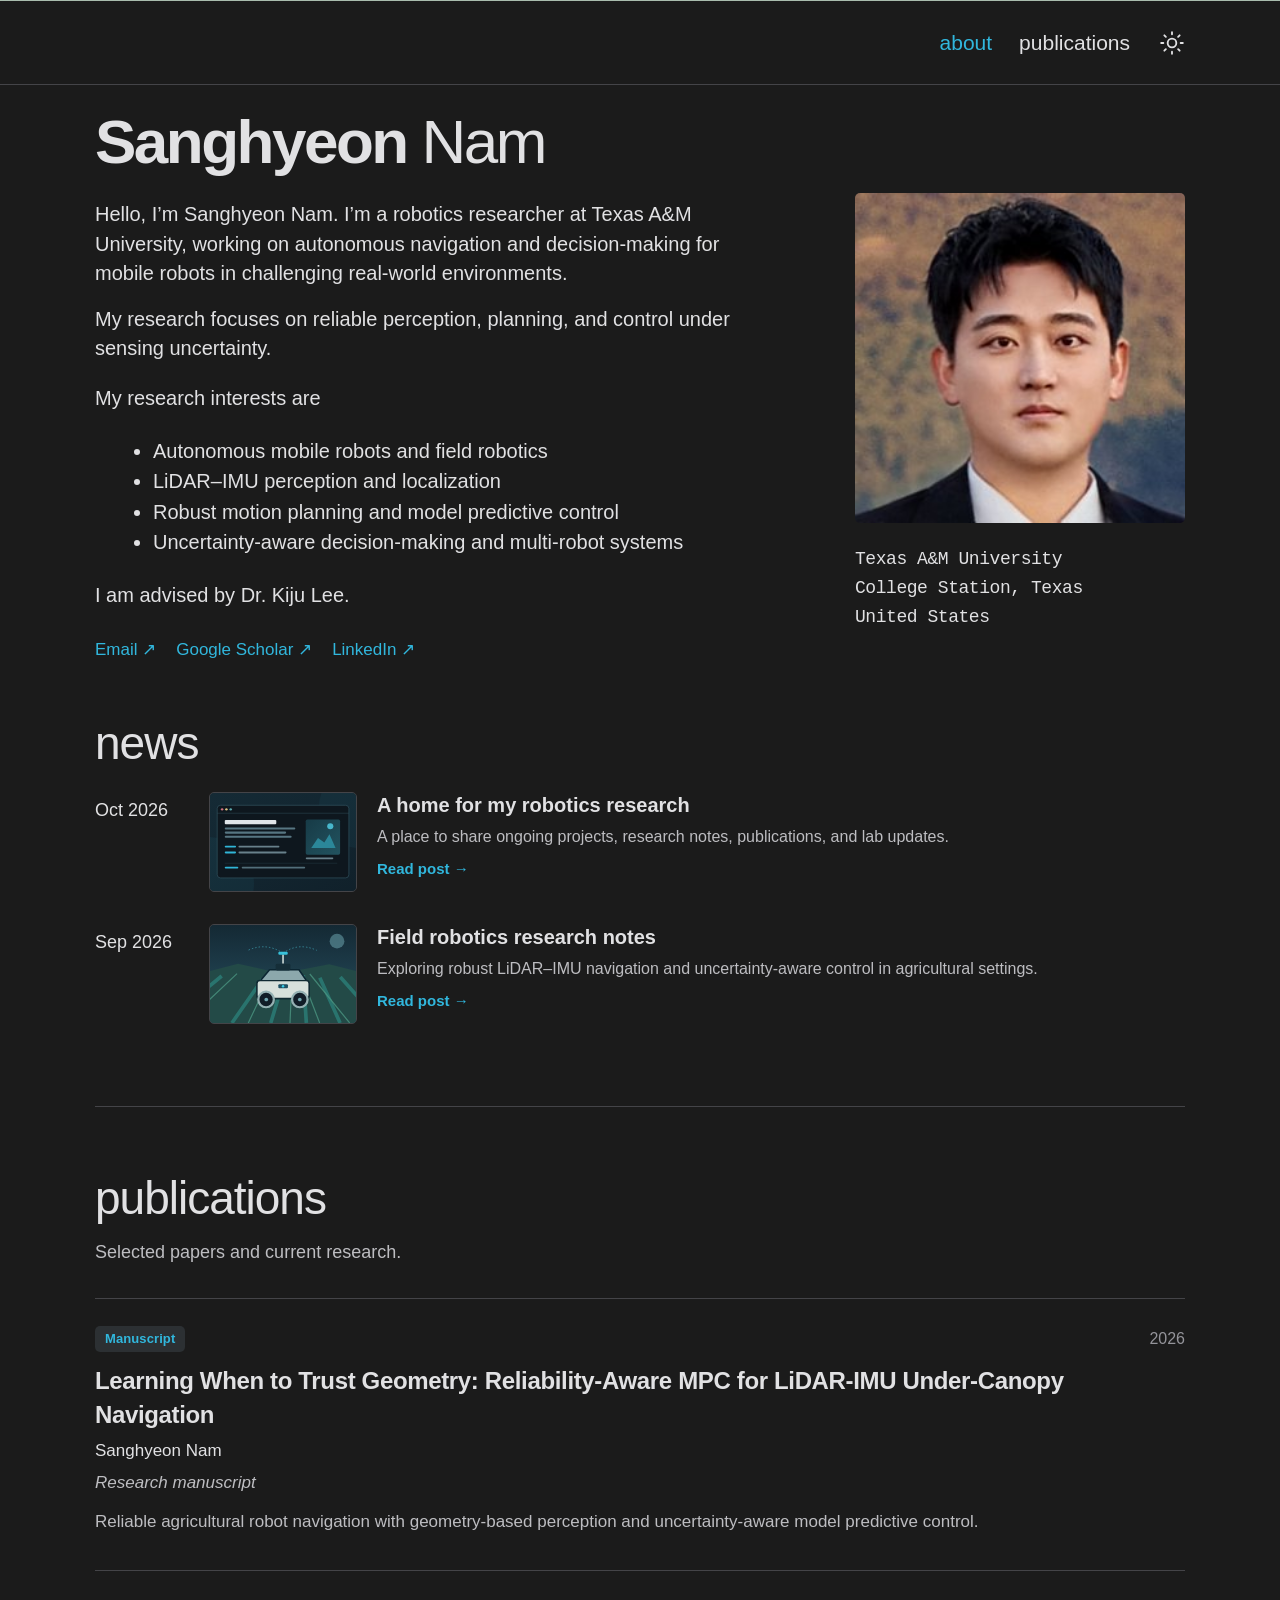
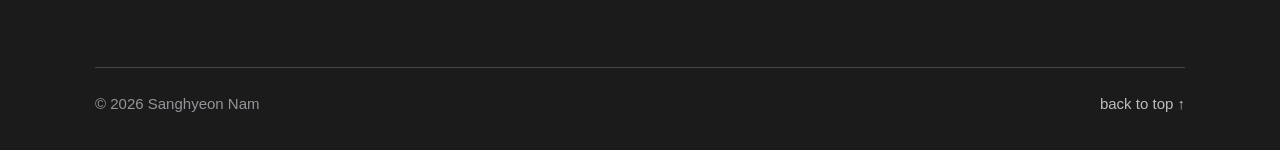
==== index.html @ a8137984 "Add files via upload" ====
<!doctype html>
<html lang="en" data-theme="dark">
<head>
  <meta charset="utf-8">
  <meta name="viewport" content="width=device-width, initial-scale=1">
  <meta name="color-scheme" content="dark light">
  <meta name="theme-color" content="#1b1b1b">
  <meta name="description" content="Sanghyeon Nam — robotics researcher at Texas A&M University. Research, news, and publications.">
  <title>Sanghyeon Nam · Robotics Researcher</title>
  <link rel="icon" href="assets/favicon.svg" type="image/svg+xml">
  <link rel="stylesheet" href="styles.css">
  <script src="site-data.js" defer></script>
  <script src="script.js" defer></script>
</head>
<body>
  <a class="skip-link" href="#about">Skip to content</a>
  <header class="site-header">
    <nav class="navigation shell" aria-label="Main navigation">
      <a href="#about" class="nav-link is-active" data-nav="about" aria-current="page">about</a>
      <a href="#publications" class="nav-link" data-nav="publications">publications</a>
      <button class="theme-toggle" id="theme-toggle" type="button" aria-label="Switch to light theme" title="Toggle color theme">
        <svg class="sun-icon" viewBox="0 0 24 24" width="26" height="26" fill="none" stroke="currentColor" stroke-width="1.7" stroke-linecap="round" stroke-linejoin="round" aria-hidden="true"><circle cx="12" cy="12" r="4"></circle><path d="M12 2v2m0 16v2M4.93 4.93l1.42 1.42m11.3 11.3 1.42 1.42M2 12h2m16 0h2M4.93 19.07l1.42-1.42m11.3-11.3 1.42-1.42"></path></svg>
        <svg class="moon-icon" viewBox="0 0 24 24" width="25" height="25" fill="none" stroke="currentColor" stroke-width="1.7" stroke-linecap="round" stroke-linejoin="round" aria-hidden="true"><path d="M20.2 15.5A8.8 8.8 0 0 1 8.5 3.8 8.8 8.8 0 1 0 20.2 15.5Z"></path></svg>
      </button>
    </nav>
  </header>

  <main class="shell">
    <section class="about-section" id="about" aria-labelledby="name-heading">
      <h1 class="hero-title" id="name-heading"><strong id="first-name">Sanghyeon</strong> <span id="last-name">Nam</span></h1>

      <div class="about-grid">
        <div class="about-copy">
          <div id="intro-copy" class="intro-copy"></div>
          <div class="interests">
            <p class="interests-label">My research interests are</p>
            <ul id="research-interests"></ul>
          </div>
          <p class="advisor" id="advisor" hidden></p>
          <div id="social-links" class="social-links" aria-label="Profile links"></div>
        </div>

        <aside class="profile-card" aria-label="Profile information">
          <div class="portrait-wrapper">
            <img id="profile-photo" src="assets/portrait-placeholder.svg" alt="Profile portrait placeholder" width="340" height="340">
          </div>
          <div class="profile-meta" id="profile-meta">
            <span>Texas A&amp;M University</span>
            <span>College Station, Texas</span>
          </div>
        </aside>
      </div>

      <section class="news-section" aria-labelledby="news-heading">
        <h2 class="section-heading" id="news-heading">news</h2>
        <div class="news-list" id="news-list"></div>
      </section>
    </section>

    <section class="publications-section" id="publications" aria-labelledby="publications-heading">
      <div class="section-rule"></div>
      <h2 class="section-heading" id="publications-heading">publications</h2>
      <p class="section-intro">Selected papers and current research.</p>
      <div class="publication-list" id="publication-list"></div>
    </section>

    <article id="news-post-page" class="news-post-page" aria-live="polite" hidden></article>
  </main>

  <footer class="site-footer shell">
    <span id="footer-text">© 2026 Sanghyeon Nam</span>
    <a href="#about">back to top <span aria-hidden="true">↑</span></a>
  </footer>
</body>
</html>
---- styles.css ----
:root {
  color-scheme: dark;
  --bg: #1b1b1b;
  --text: #e1e1e3;
  --subtext: #bdbdc1;
  --muted: #94949a;
  --border: #444448;
  --accent: #31b7dd;
  --hover: #80dbf4;
  --portrait: #292c30;
  --chip-bg: #2c3033;
  --focus: #8edfff;
}
:root[data-theme="light"] {
  color-scheme: light;
  --bg: #fbfbfa;
  --text: #282b31;
  --subtext: #41474e;
  --muted: #6d737b;
  --border: #dadddf;
  --accent: #007aa5;
  --hover: #005d86;
  --portrait: #e9ebec;
  --chip-bg: #eaf4f7;
  --focus: #006b91;
}
* { box-sizing: border-box; }
[hidden] { display: none !important; }
html { scroll-behavior: smooth; scroll-padding-top: 112px; }
body { margin: 0; background: var(--bg); color: var(--text); font-family: -apple-system, BlinkMacSystemFont, "Segoe UI", Roboto, Helvetica, Arial, sans-serif; -webkit-font-smoothing: antialiased; font-size: 20px; line-height: 1.48; transition: background .25s ease, color .25s ease; }
a { color: var(--accent); text-decoration: none; text-underline-offset: 4px; }
a:hover { color: var(--hover); }
a:focus-visible, button:focus-visible { outline: 2px solid var(--focus); outline-offset: 5px; border-radius: 3px; }
.shell { width: min(1090px, calc(100% - 72px)); margin: 0 auto; }
.skip-link { position: absolute; z-index: 100; top: -60px; left: 15px; padding: 10px 16px; background: var(--bg); border: 1px solid var(--accent); }
.skip-link:focus { top: 12px; }
.site-header { min-height: 84px; border-top: 1px solid #a9bdae; border-bottom: 1px solid var(--border); }
.navigation { min-height: 83px; display: flex; align-items: center; justify-content: flex-end; gap: 27px; }
.nav-link { color: var(--text); font-size: 21px; line-height: 1; transition: color .16s; }
.nav-link.is-active, .nav-link:hover { color: var(--accent); }
.theme-toggle { padding: 7px 0 7px 2px; color: var(--text); border: 0; background: none; cursor: pointer; display: grid; place-items: center; }
.theme-toggle:hover { color: var(--accent); }
.moon-icon { display: none; }
:root[data-theme="light"] .sun-icon { display: none; }
:root[data-theme="light"] .moon-icon { display: block; }
.about-section { padding-top: 18px; }
.hero-title { margin: 0 0 12px; font-size: clamp(43px, 5vw, 62px); font-weight: 400; line-height: 1.26; letter-spacing: -2.5px; }
.hero-title strong { font-weight: 750; }
.about-grid { display: grid; grid-template-columns: minmax(0, 1fr) 330px; gap: 76px; align-items: start; }
.about-copy { padding-top: 7px; min-width: 0; }
.intro-copy p { margin: 0 0 16px; }
.intro-copy p:last-child { margin-bottom: 0; }
.interests { margin-top: 20px; }
.interests-label { margin: 0 0 23px; }
.interests ul { margin: 0; padding-left: 58px; }
.interests li { padding-left: 0; margin: 0 0 1px; }
.advisor { margin: 23px 0 0; }
.social-links { margin-top: 26px; display: flex; flex-wrap: wrap; column-gap: 20px; row-gap: 6px; font-size: 17px; }
.social-links:empty { display: none; }
.social-links a { border-bottom: 1px solid transparent; }
.social-links a:hover { border-color: currentColor; }
.profile-card { padding-top: 0; }
.portrait-wrapper { width: 100%; aspect-ratio: 1/1; border-radius: 5px; background: var(--portrait); overflow: hidden; }
.portrait-wrapper img { display: block; width: 100%; height: 100%; object-fit: cover; }
.profile-meta { display: flex; flex-direction: column; margin-top: 22px; font-family: ui-monospace, SFMono-Regular, Menlo, Consolas, "Liberation Mono", monospace; font-size: 18px; line-height: 1.6; letter-spacing: -.45px; }
.news-section { margin-top: 53px; }
.section-heading { margin: 0 0 21px; font-size: 46px; font-weight: 400; line-height: 1.2; letter-spacing: -1px; }
/* ========================================================
   1. News overview and thumbnail links
   ======================================================== */
.news-list { display: flex; flex-direction: column; gap: 32px; }
.news-item { display: grid; grid-template-columns: 99px minmax(0, 1fr); column-gap: 15px; align-items: start; }
.news-date { color: var(--text); font-size: 18px; line-height: 1.5; font-weight: 500; padding-top: 5px; }
.news-story { display: flex; align-items: flex-start; gap: 20px; min-width: 0; color: inherit; }
.news-story-link { border-radius: 5px; }
.news-story-link:hover .news-title { color: var(--hover); }
.news-story-link:hover .news-thumb img { transform: scale(1.035); }
.news-thumb { display: block; flex: 0 0 148px; width: 148px; aspect-ratio: 1.48; border-radius: 5px; overflow: hidden; background: var(--portrait); border: 1px solid var(--border); }
.news-thumb img { display: block; width: 100%; height: 100%; object-fit: cover; transition: transform .2s ease; }
.news-summary { display: flex; flex-direction: column; align-items: flex-start; min-width: 0; }
.news-title { color: var(--text); font-size: 20px; font-weight: 670; line-height: 1.38; transition: color .2s; }
.news-excerpt { display: block; color: var(--subtext); font-size: 16px; line-height: 1.48; margin-top: 5px; }
.news-read-more { display: block; color: var(--accent); font-size: 15px; line-height: 1.5; margin-top: 10px; font-weight: 600; }
.news-description { color: var(--text); font-size: 19px; line-height: 1.54; }
.news-description strong { font-weight: 700; }
.image-unavailable { background: var(--chip-bg); }
/* ========================================================
   2. News article view, image gallery and typography
   ======================================================== */
.news-post-page { width: min(860px, 100%); margin: 0 auto; padding: 47px 0 96px; }
.post-back, .post-bottom-back { display: inline-flex; align-items: center; gap: 6px; font-size: 16px; font-weight: 540; }
.post-back { margin-bottom: 54px; }
.post-header { margin-bottom: 35px; }
.post-kicker { color: var(--accent); font-size: 14px; font-weight: 700; letter-spacing: 1.6px; text-transform: uppercase; margin-bottom: 17px; }
.post-title { max-width: 800px; font-size: clamp(38px, 5vw, 58px); line-height: 1.14; letter-spacing: -1.6px; font-weight: 660; margin: 0 0 19px; }
.post-lead { max-width: 760px; font-size: 21px; line-height: 1.55; color: var(--subtext); margin: 0; }
.news-cover, .post-gallery-photo { margin: 0; }
.news-cover { width: 100%; margin-bottom: 39px; }
.news-cover img { width: 100%; aspect-ratio: 1.9; object-fit: cover; display: block; border-radius: 7px; background: var(--portrait); }
.image-caption { display: block; margin: 9px 0 0; font-size: 13px; color: var(--muted); line-height: 1.5; }
.post-body { max-width: 760px; font-size: 19px; line-height: 1.87; color: var(--text); }
.post-body p { margin: 0 0 21px; }
.post-gallery { margin-top: 49px; }
.post-gallery-title { font-size: 27px; font-weight: 600; margin: 0 0 18px; }
.post-gallery-grid { display: grid; grid-template-columns: repeat(2, minmax(0, 1fr)); gap: 20px; }
.news-gallery-frame { background: var(--portrait); overflow: hidden; border-radius: 6px; }
.news-gallery-frame img { display: block; width: 100%; aspect-ratio: 1.45; object-fit: cover; }
.post-links { display: flex; flex-wrap: wrap; gap: 20px; margin-top: 32px; font-size: 17px; }
.post-bottom-back { border-top: 1px solid var(--border); display: block; padding-top: 27px; margin-top: 63px; }
.publications-section { padding: 82px 0 96px; }
.section-rule { border-top: 1px solid var(--border); margin-bottom: 64px; }
.section-intro { margin: -8px 0 32px; color: var(--subtext); font-size: 18px; }
.publication-list { display: flex; flex-direction: column; }
.publication { padding: 27px 0 30px; border-top: 1px solid var(--border); }
.publication:last-child { border-bottom: 1px solid var(--border); }
.publication-topline { display: flex; align-items: center; justify-content: space-between; gap: 18px; margin-bottom: 12px; }
.publication-type { display: inline-flex; align-items: center; border-radius: 5px; background: var(--chip-bg); color: var(--accent); padding: 3px 10px 4px; font-size: 13px; font-weight: 650; letter-spacing: .1px; }
.publication-year { color: var(--muted); font-size: 16px; }
.publication-title { margin: 0 0 7px; font-size: 24px; line-height: 1.4; font-weight: 650; letter-spacing: -.35px; }
.publication-authors, .publication-venue, .publication-description { margin: 0 0 5px; font-size: 17px; line-height: 1.55; }
.publication-authors { color: var(--text); }
.publication-venue { color: var(--subtext); font-style: italic; }
.publication-description { color: var(--subtext); margin-top: 13px; }
.publication-links { display: flex; gap: 18px; flex-wrap: wrap; margin-top: 13px; font-size: 16px; }
.empty-message { color: var(--subtext); font-size: 17px; border-top: 1px solid var(--border); padding: 23px 0; }
.site-footer { display: flex; justify-content: space-between; align-items: center; gap: 12px; padding: 25px 0 35px; border-top: 1px solid var(--border); color: var(--muted); font-size: 15px; }
.site-footer a { color: var(--subtext); }
.site-footer a:hover { color: var(--accent); }
@media (min-width: 1250px) { .shell { width: 1090px; } }
@media (max-width: 900px) {
  body { font-size: 18px; }
  .about-grid { grid-template-columns: minmax(0, 1fr) 270px; gap: 35px; }
  .profile-meta { font-size: 15px; }
  .interests ul { padding-left: 38px; }
  .news-section { margin-top: 60px; }
}
@media (max-width: 690px) {
  .shell { width: min(100% - 40px, 500px); }
  .site-header { min-height: 66px; }
  .navigation { min-height: 65px; gap: 22px; }
  .nav-link { font-size: 17px; }
  .theme-toggle svg { width: 23px; height: 23px; }
  .about-section { padding-top: 24px; }
  .hero-title { font-size: clamp(40px, 10vw, 54px); line-height: 1.2; letter-spacing: -1.8px; margin-bottom: 25px; }
  .about-grid { grid-template-columns: 1fr; gap: 28px; }
  .about-copy { padding-top: 0; }
  .intro-copy p { margin-bottom: 14px; }
  .interests { margin-top: 25px; }
  .interests-label { margin-bottom: 11px; }
  .interests ul { padding-left: 30px; }
  .profile-card { display: grid; grid-template-columns: 118px minmax(0, 1fr); gap: 18px; align-items: center; }
  .portrait-wrapper { width: 118px; }
  .profile-meta { margin-top: 0; font-size: 14px; line-height: 1.6; letter-spacing: -.4px; overflow-wrap: anywhere; }
  .news-section { margin-top: 58px; }
  .section-heading { font-size: 38px; margin-bottom: 19px; }
  .news-list { gap: 26px; }
  .news-item { grid-template-columns: 1fr; gap: 8px; }
  .news-date { padding-top: 0; font-size: 14px; color: var(--muted); }
  .news-story { gap: 14px; }
  .news-thumb { flex-basis: 110px; width: 110px; }
  .news-title { font-size: 17px; }
  .news-excerpt { font-size: 14px; }
  .news-read-more { font-size: 14px; margin-top: 7px; }
  .news-description { font-size: 16px; }
  .news-post-page { padding-top: 33px; padding-bottom: 70px; }
  .post-back { margin-bottom: 37px; }
  .post-title { font-size: clamp(34px, 9vw, 48px); }
  .post-lead { font-size: 17px; }
  .post-body { font-size: 17px; line-height: 1.78; }
  .post-gallery-grid { grid-template-columns: 1fr; }
  .publications-section { padding: 70px 0 80px; }
  .section-rule { margin-bottom: 48px; }
  .publication-title { font-size: 21px; }
  .publication-description, .publication-authors, .publication-venue { font-size: 16px; }
  .site-footer { font-size: 13px; }
}
@media (prefers-reduced-motion: reduce) { html { scroll-behavior: auto; } *, *::before, *::after { transition-duration: .01ms !important; animation-duration: .01ms !important; } }
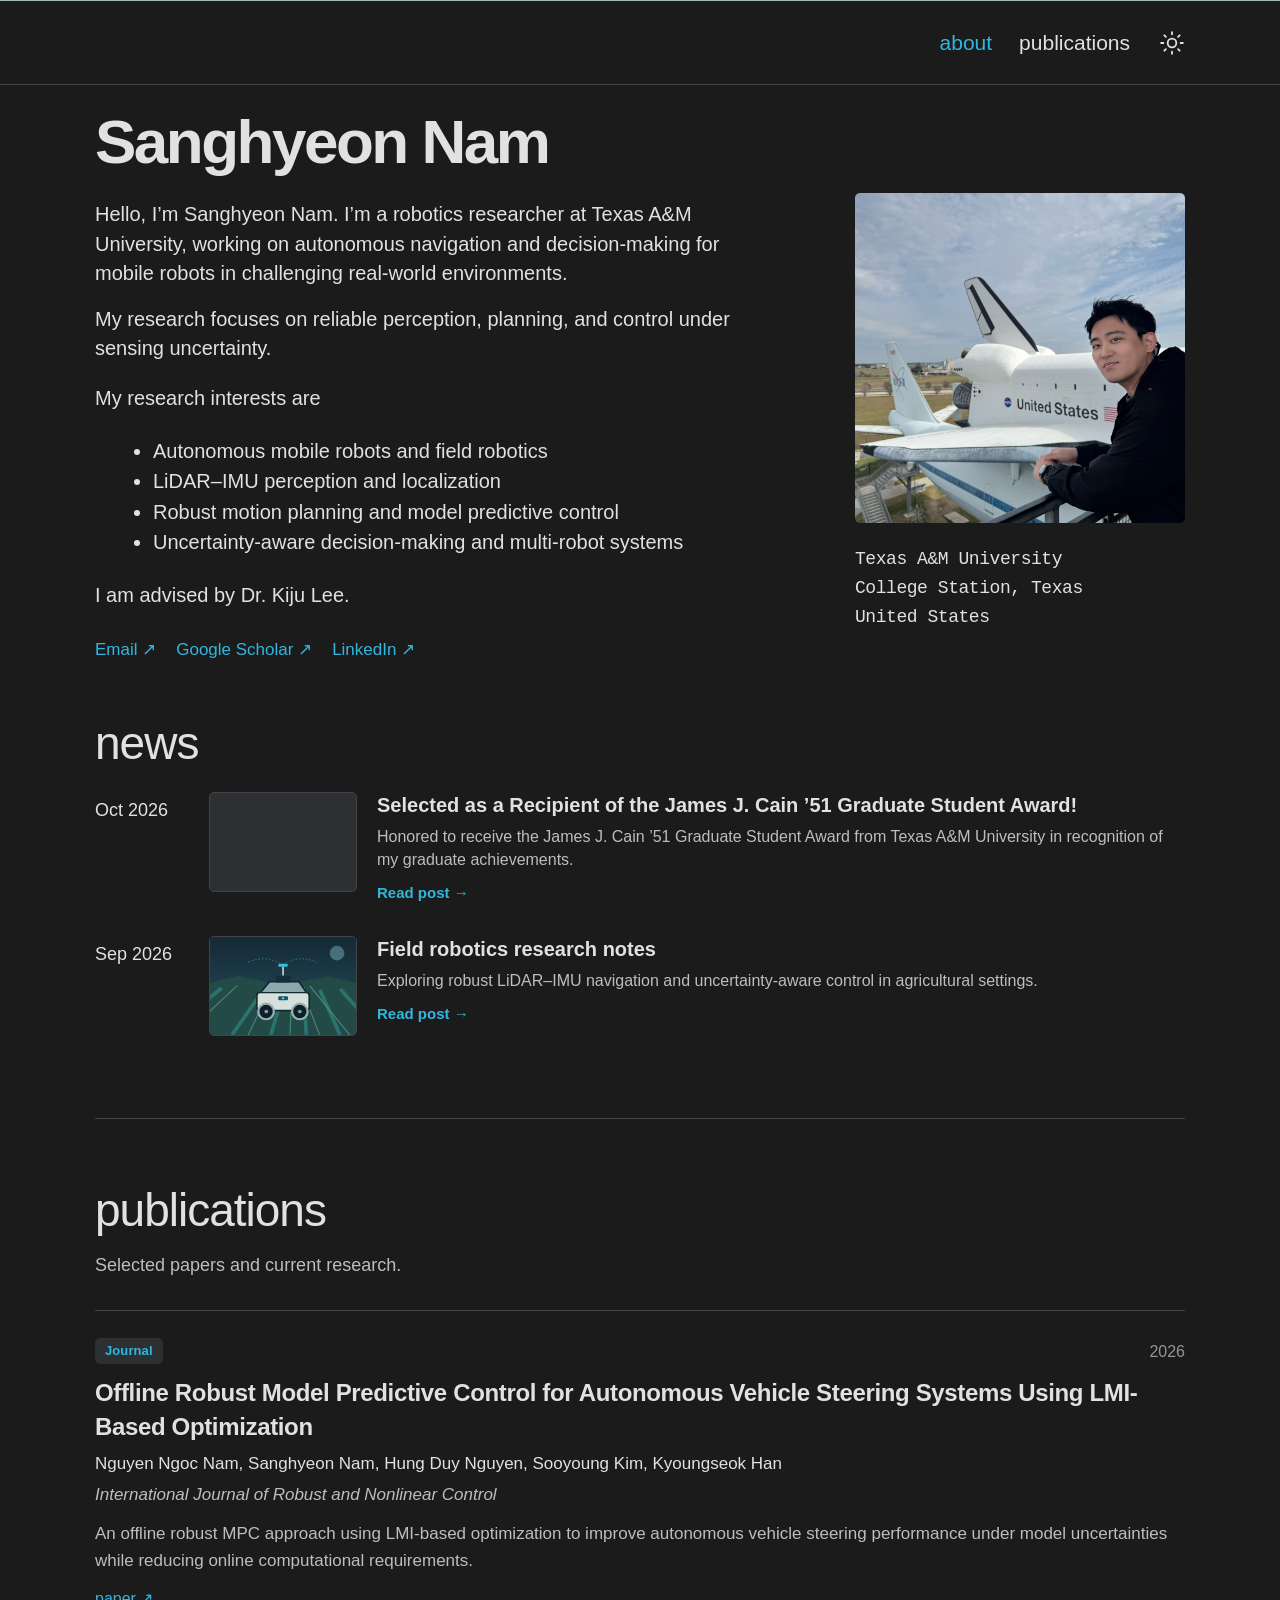
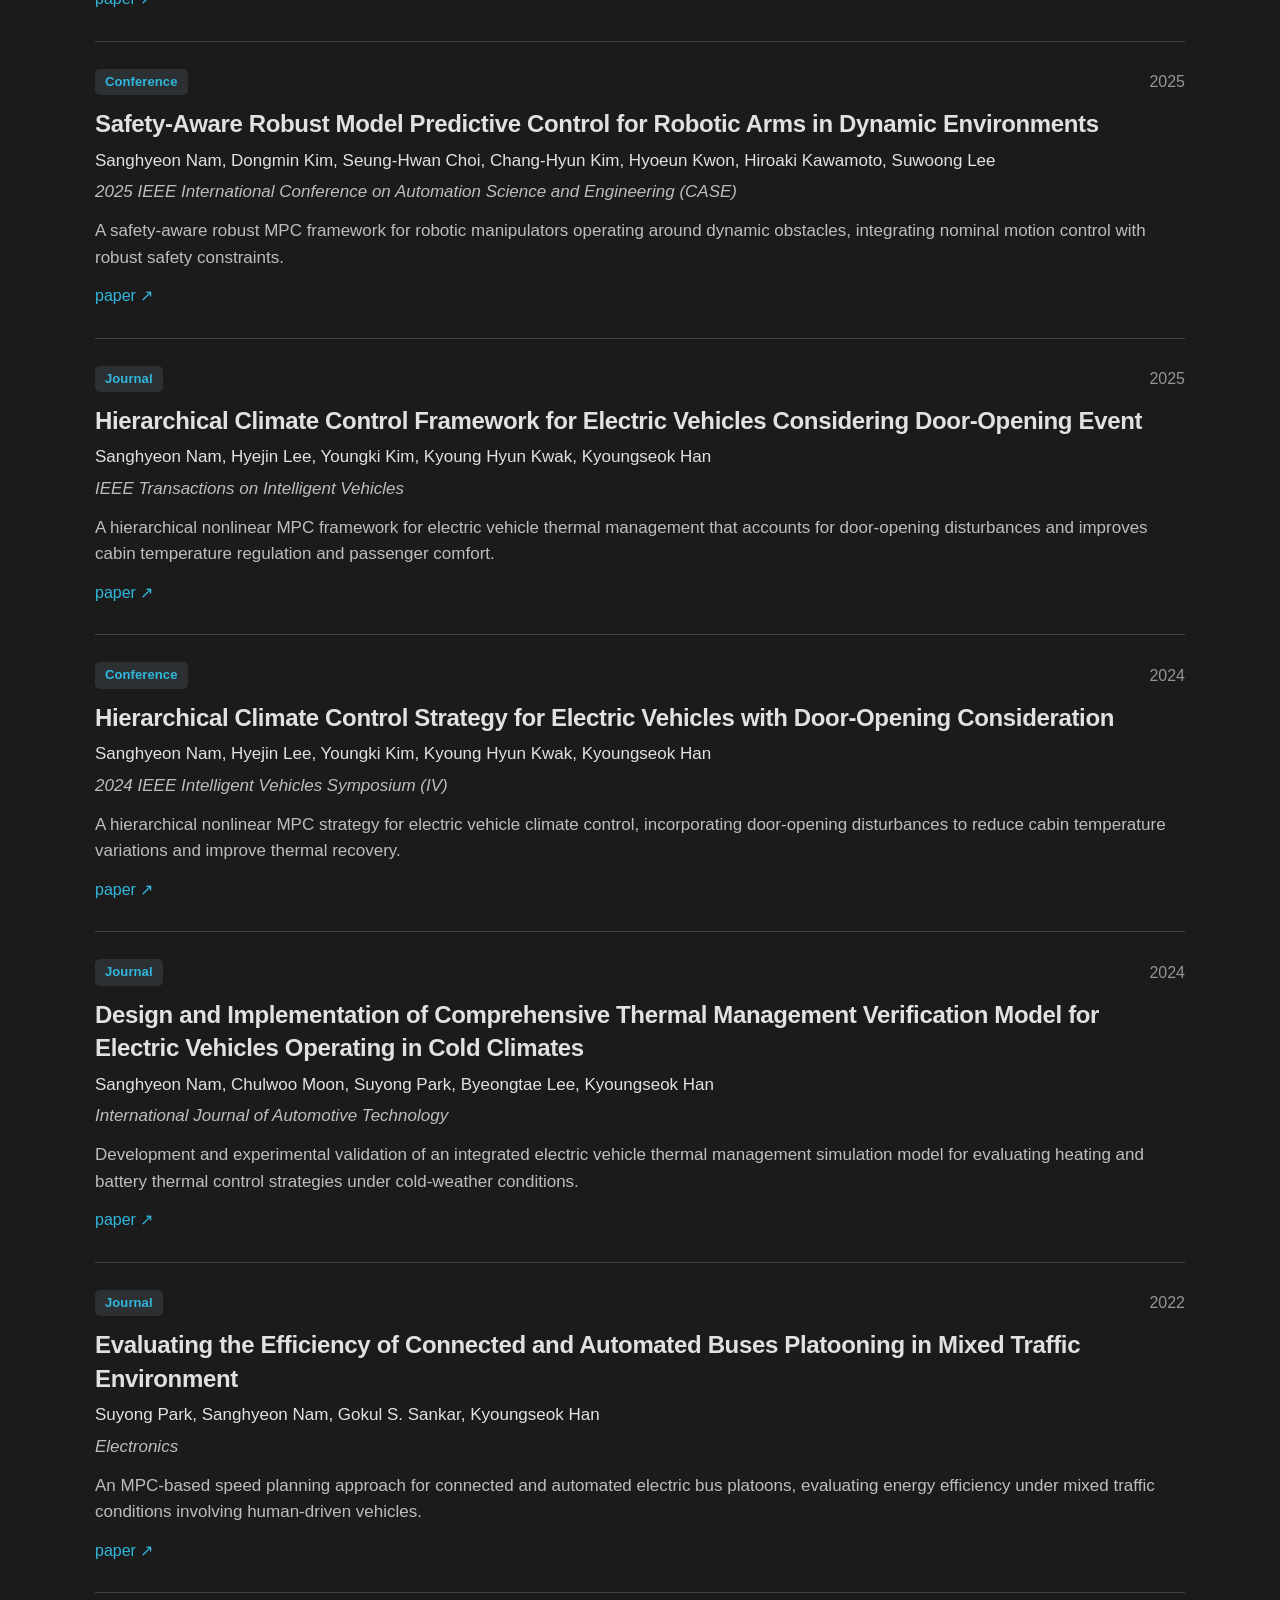
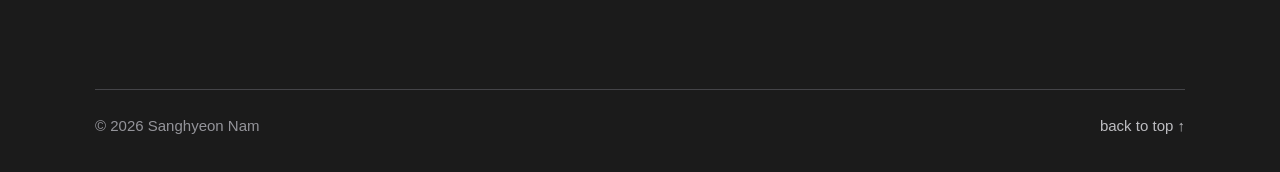
==== commit 5be68b89: "Update index.html" ====
--- a/index.html
+++ b/index.html
@@ -9,8 +9,22 @@
   <title>Sanghyeon Nam · Robotics Researcher</title>
   <link rel="icon" href="assets/favicon.svg" type="image/svg+xml">
   <link rel="stylesheet" href="styles.css">
-  <script src="site-data.js" defer></script>
-  <script src="script.js" defer></script>
+  <script>
+    document.addEventListener("DOMContentLoaded", () => {
+      const version = Date.now();
+  
+      const dataScript = document.createElement("script");
+      dataScript.src = "site-data.js?v=" + version;
+  
+      dataScript.onload = () => {
+        const appScript = document.createElement("script");
+        appScript.src = "script.js?v=" + version;
+        document.body.appendChild(appScript);
+      };
+  
+      document.body.appendChild(dataScript);
+    });
+  </script>
 </head>
 <body>
   <a class="skip-link" href="#about">Skip to content</a>
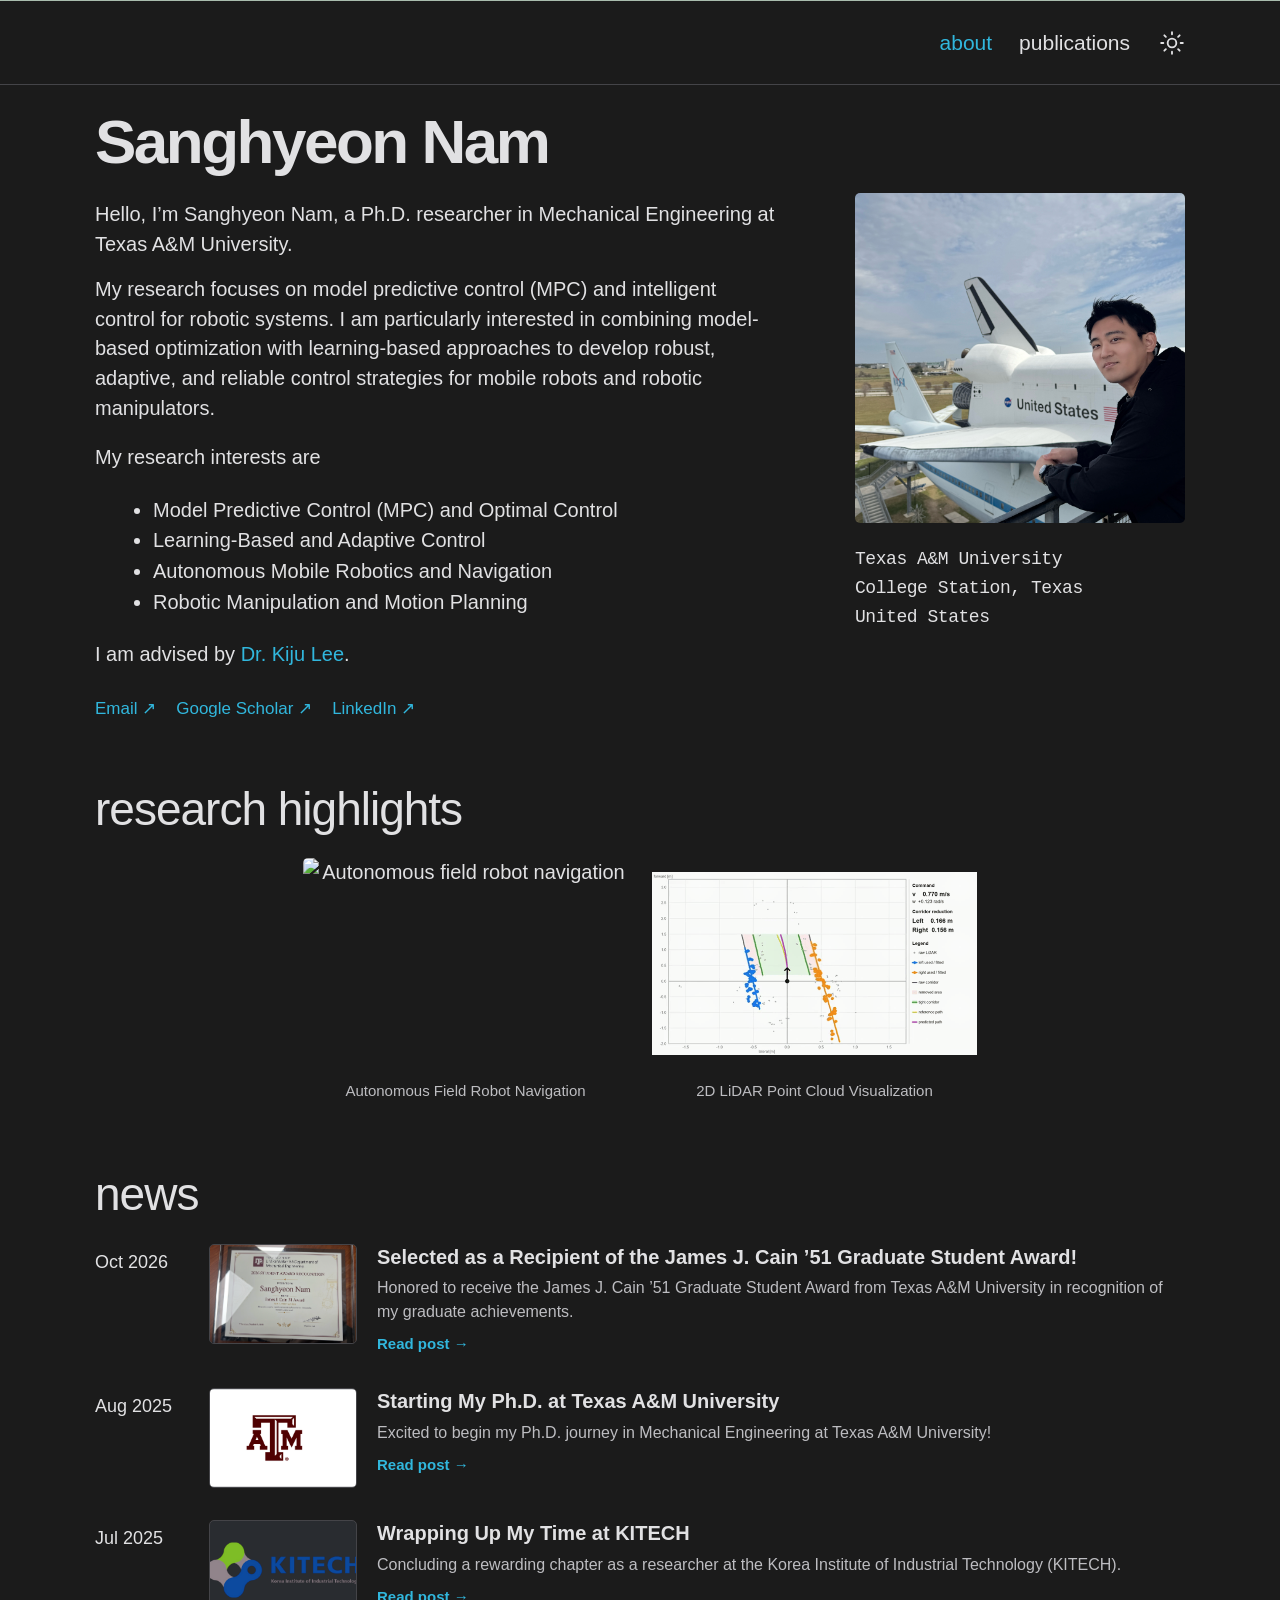
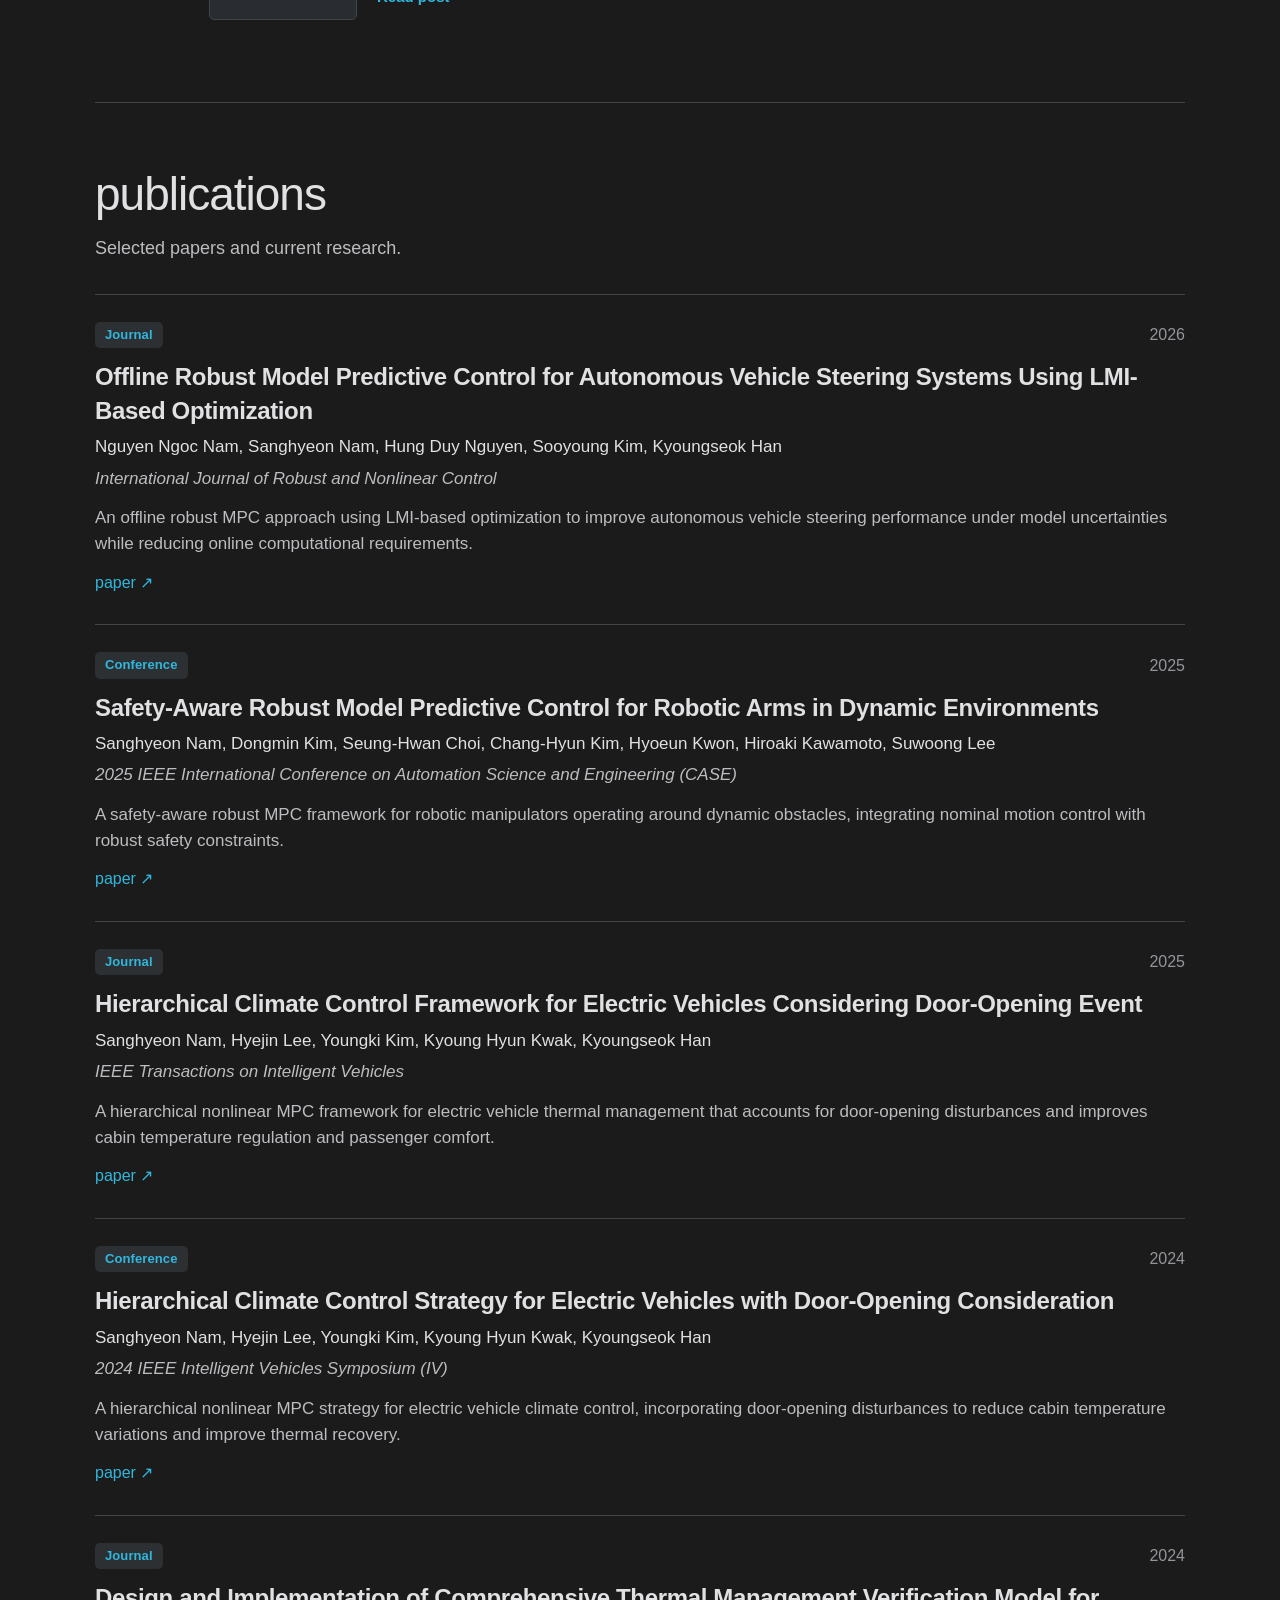
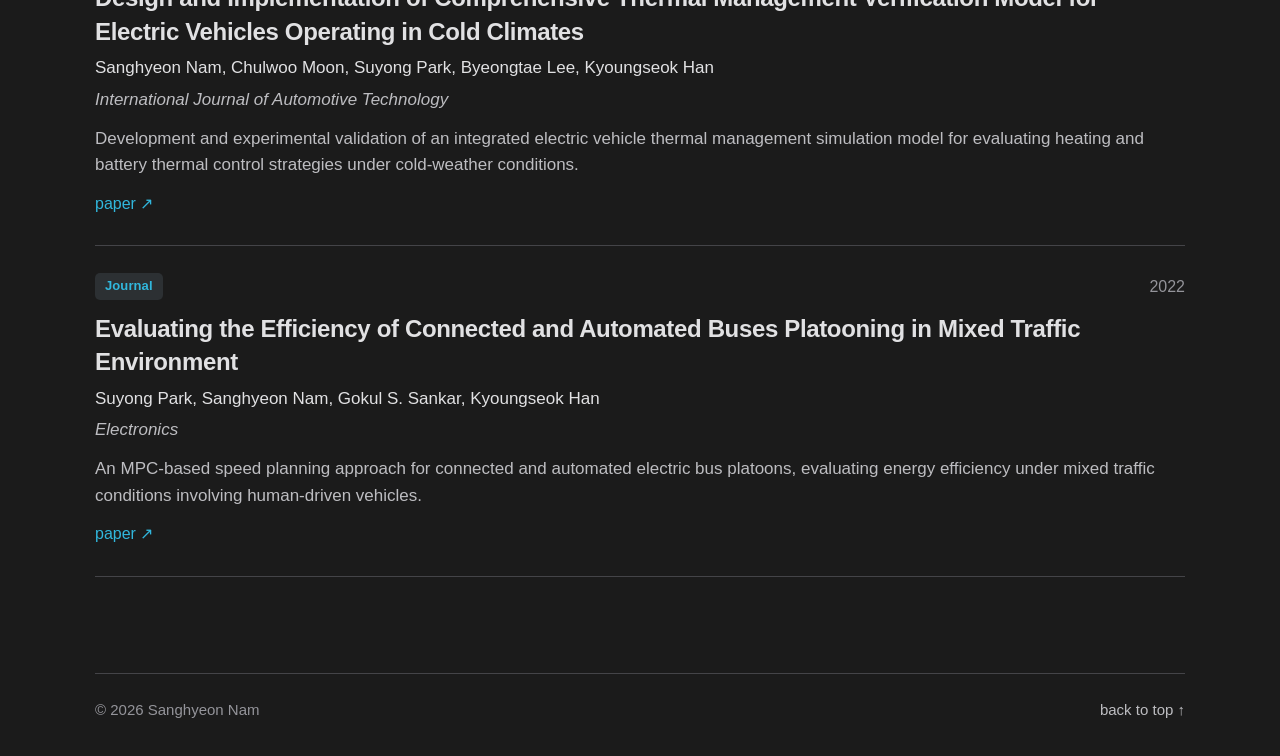
==== commit d574da96: "Update index.html" ====
--- a/index.html
+++ b/index.html
@@ -65,6 +65,76 @@
         </aside>
       </div>
 
+      
+      <!-- Research Highlights -->
+      <style>
+        .research-highlights {
+          margin-top: 60px;
+          margin-bottom: 65px;
+        }
+      
+        .research-gif-grid {
+          display: flex;
+          justify-content: center;
+          flex-wrap: wrap;
+          gap: 24px;
+        }
+      
+        .research-gif-item {
+          flex: 0 1 325px;
+          max-width: 100%;
+          margin: 0;
+          text-align: center;
+        }
+      
+        .research-gif-item img {
+          display: block;
+          width: 100%;
+          height: 210px;
+          object-fit: contain;
+          border-radius: 5px;
+        }
+      
+        .research-gif-item figcaption {
+          margin-top: 12px;
+          font-size: 15px;
+          color: var(--subtext);
+        }
+      </style>
+      
+      <section class="research-highlights">
+        <h2 class="section-heading">research highlights</h2>
+      
+        <div class="research-gif-grid">
+      
+          <figure class="research-gif-item">
+            <img
+              src="assets/Sparse_full.gif"
+              alt="Autonomous field robot navigation"
+            >
+            <figcaption>
+              Autonomous Field Robot Navigation
+            </figcaption>
+          </figure>
+      
+          <figure class="research-gif-item">
+            <img
+              src="assets/Cotton_Lidar_full.gif"
+              alt="2D LiDAR point cloud"
+            >
+            <figcaption>
+              2D LiDAR Point Cloud Visualization
+            </figcaption>
+          </figure>
+      
+        </div>
+      </section>
+
+     
+
+
+
+      
       <section class="news-section" aria-labelledby="news-heading">
         <h2 class="section-heading" id="news-heading">news</h2>
         <div class="news-list" id="news-list"></div>
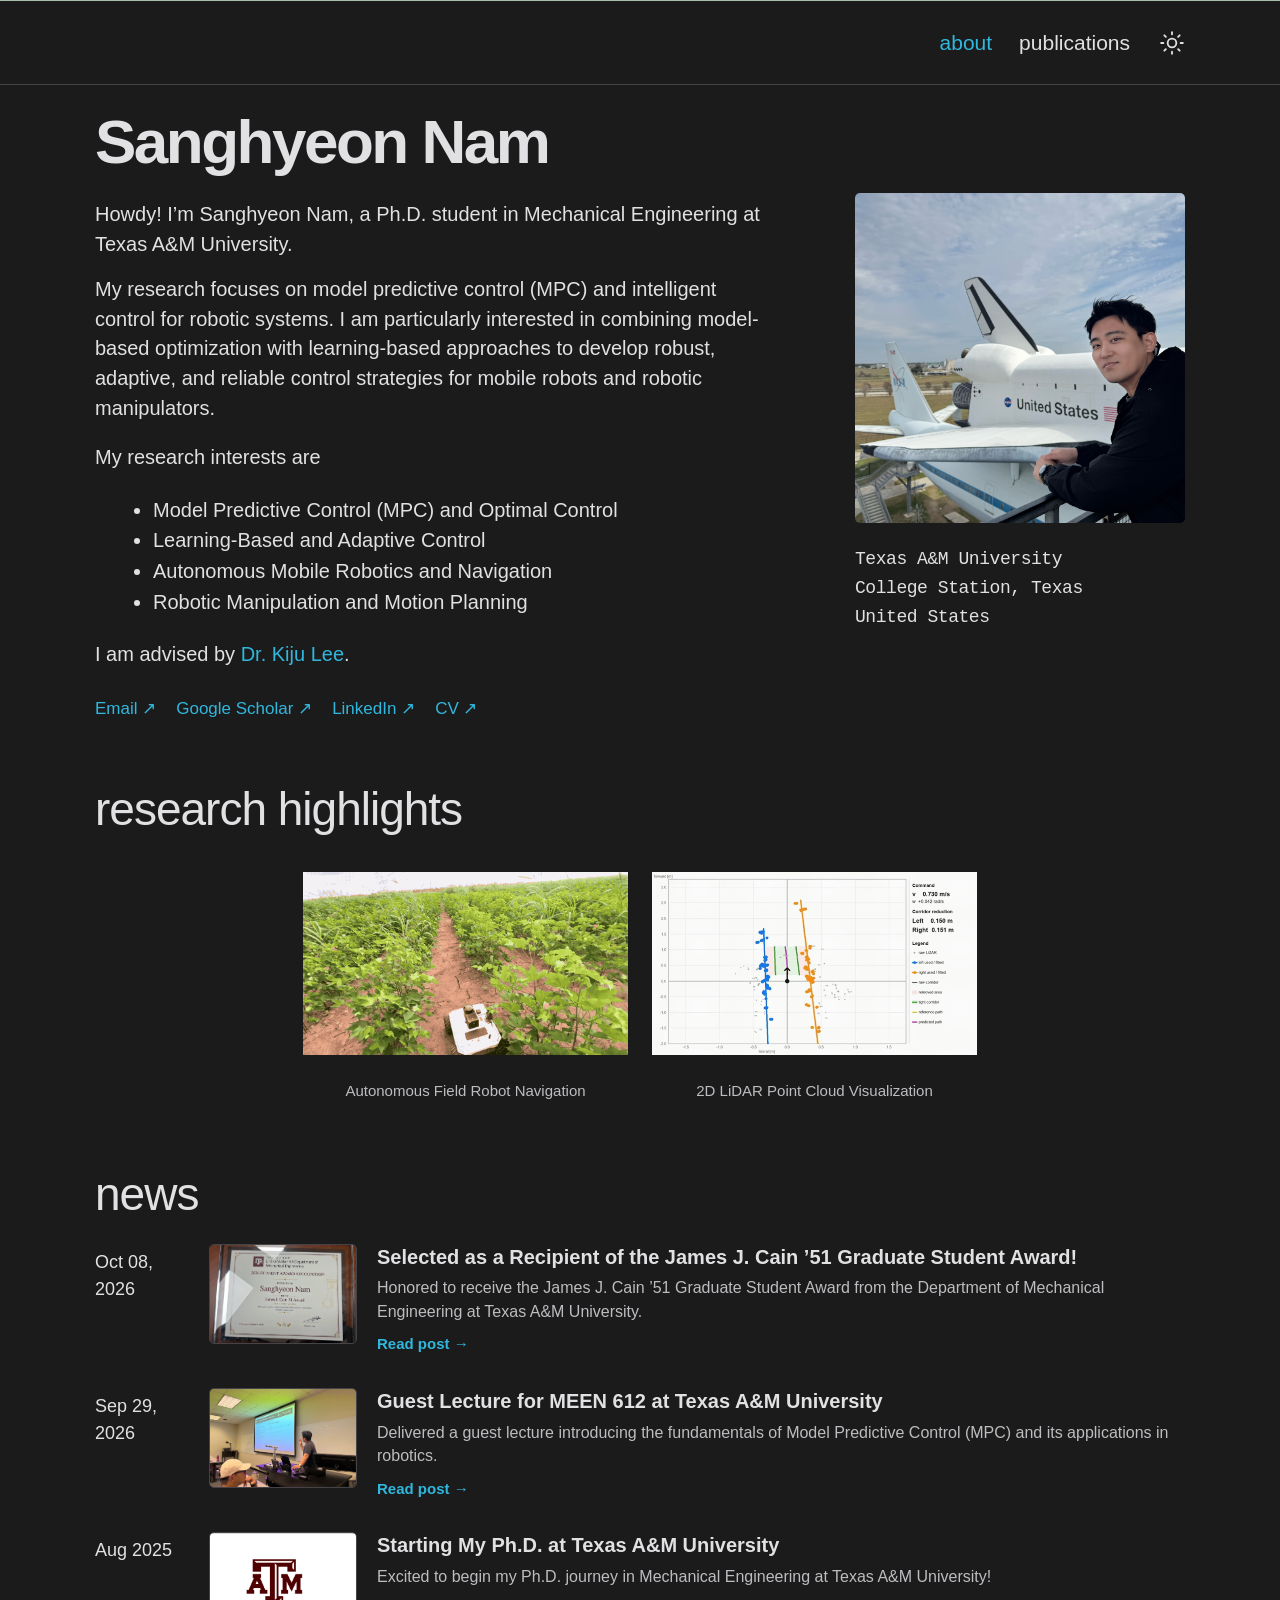
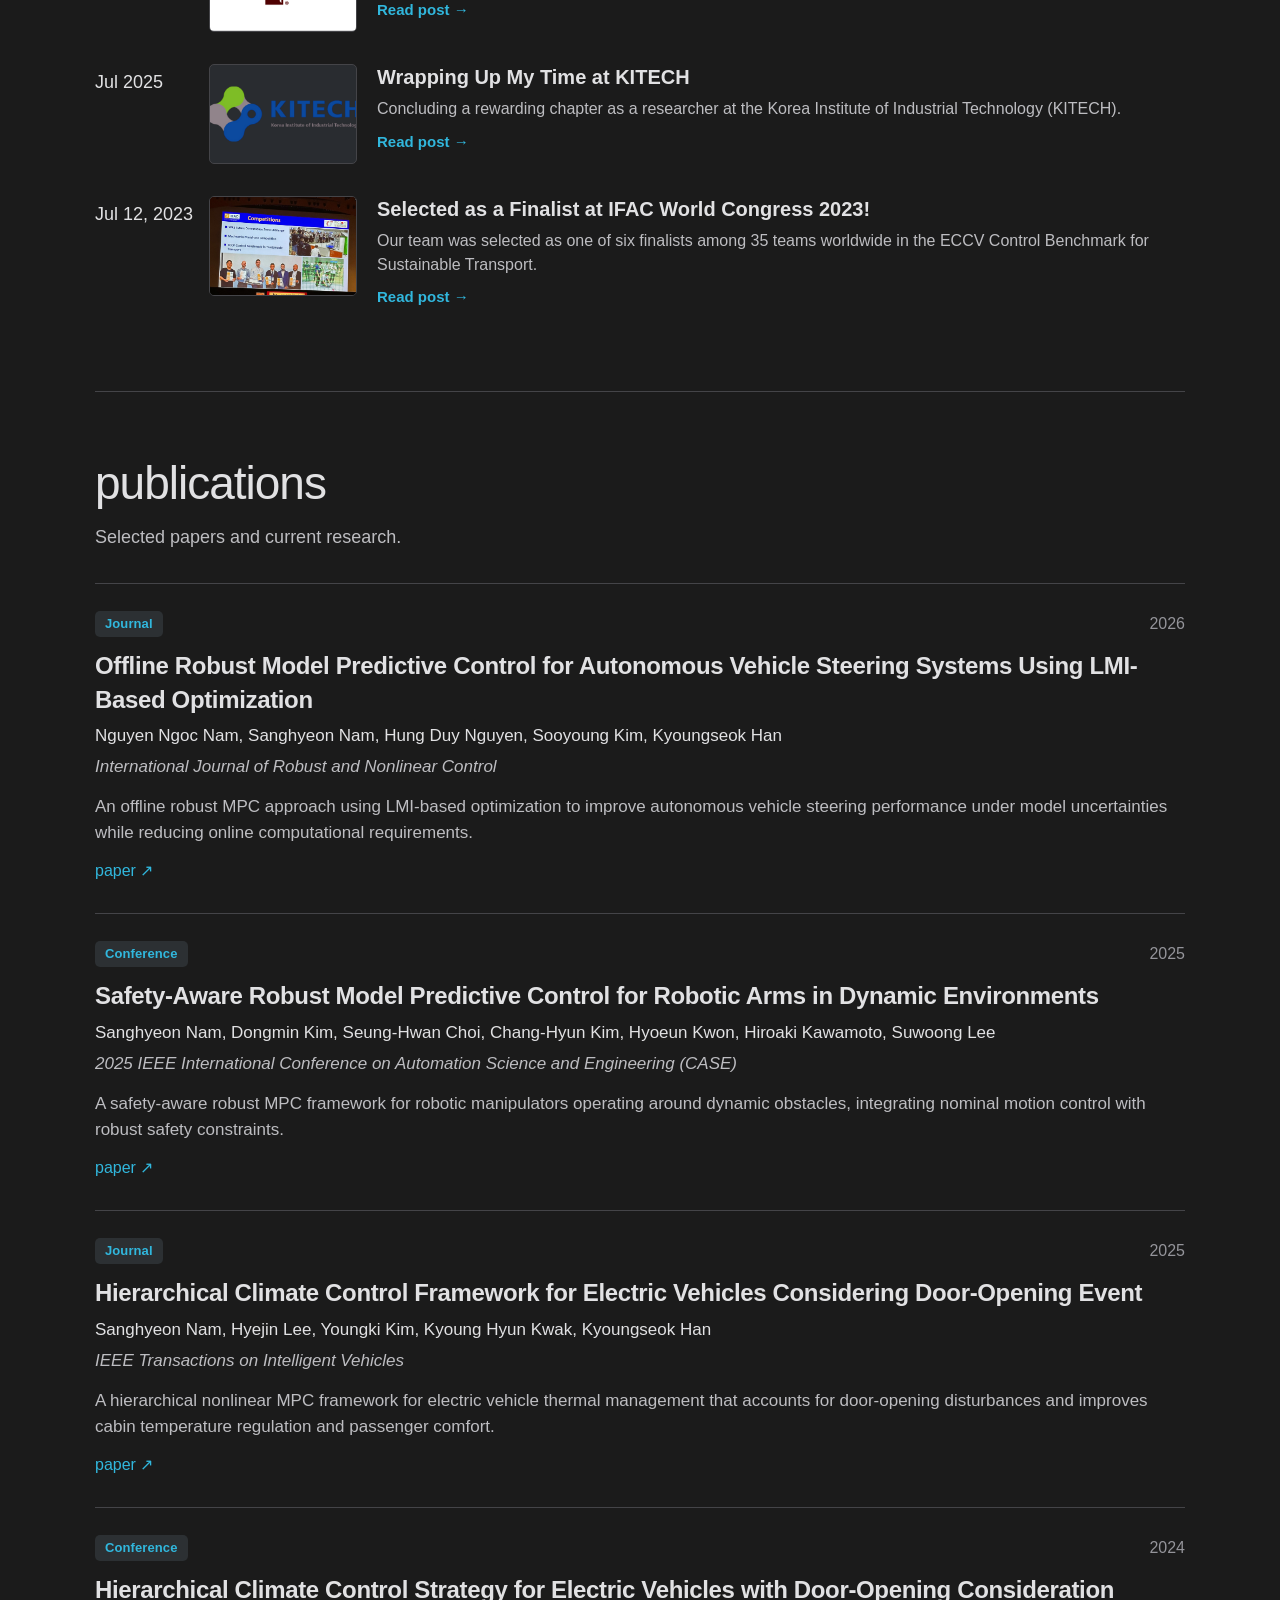
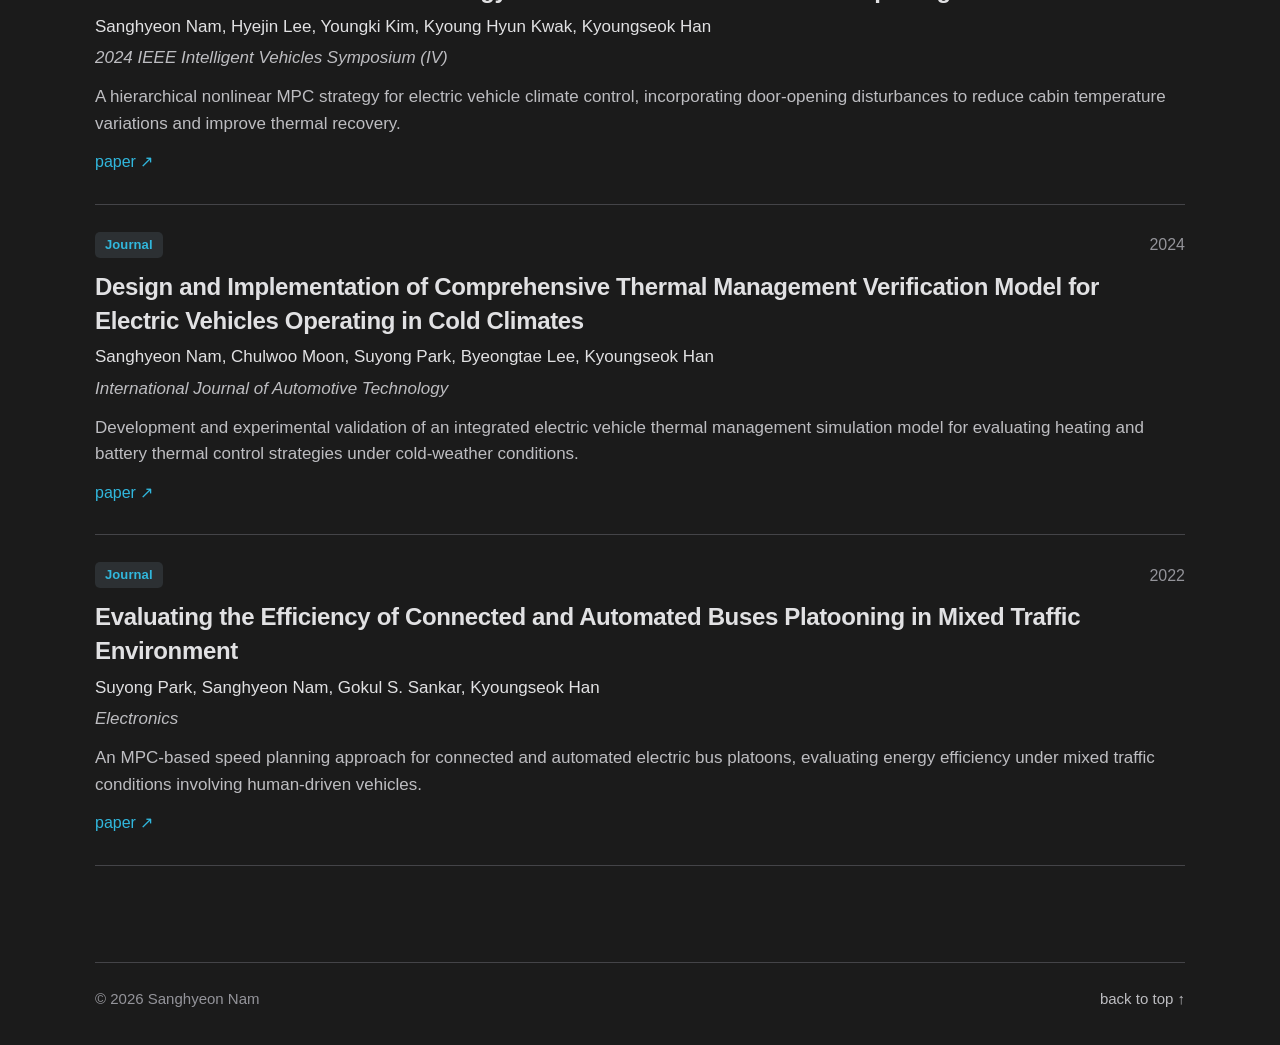
==== commit 7d9afa3b: "Update index.html" ====
--- a/index.html
+++ b/index.html
@@ -155,5 +155,6 @@
     <span id="footer-text">© 2026 Sanghyeon Nam</span>
     <a href="#about">back to top <span aria-hidden="true">↑</span></a>
   </footer>
+  <!-- Cloudflare Web Analytics --><script type='module' src='https://static.cloudflareinsights.com/beacon.min.js' data-cf-beacon='{"token": "39f2b07a0c9f444ca8e777038324b200"}'></script><!-- End Cloudflare Web Analytics -->
 </body>
 </html>
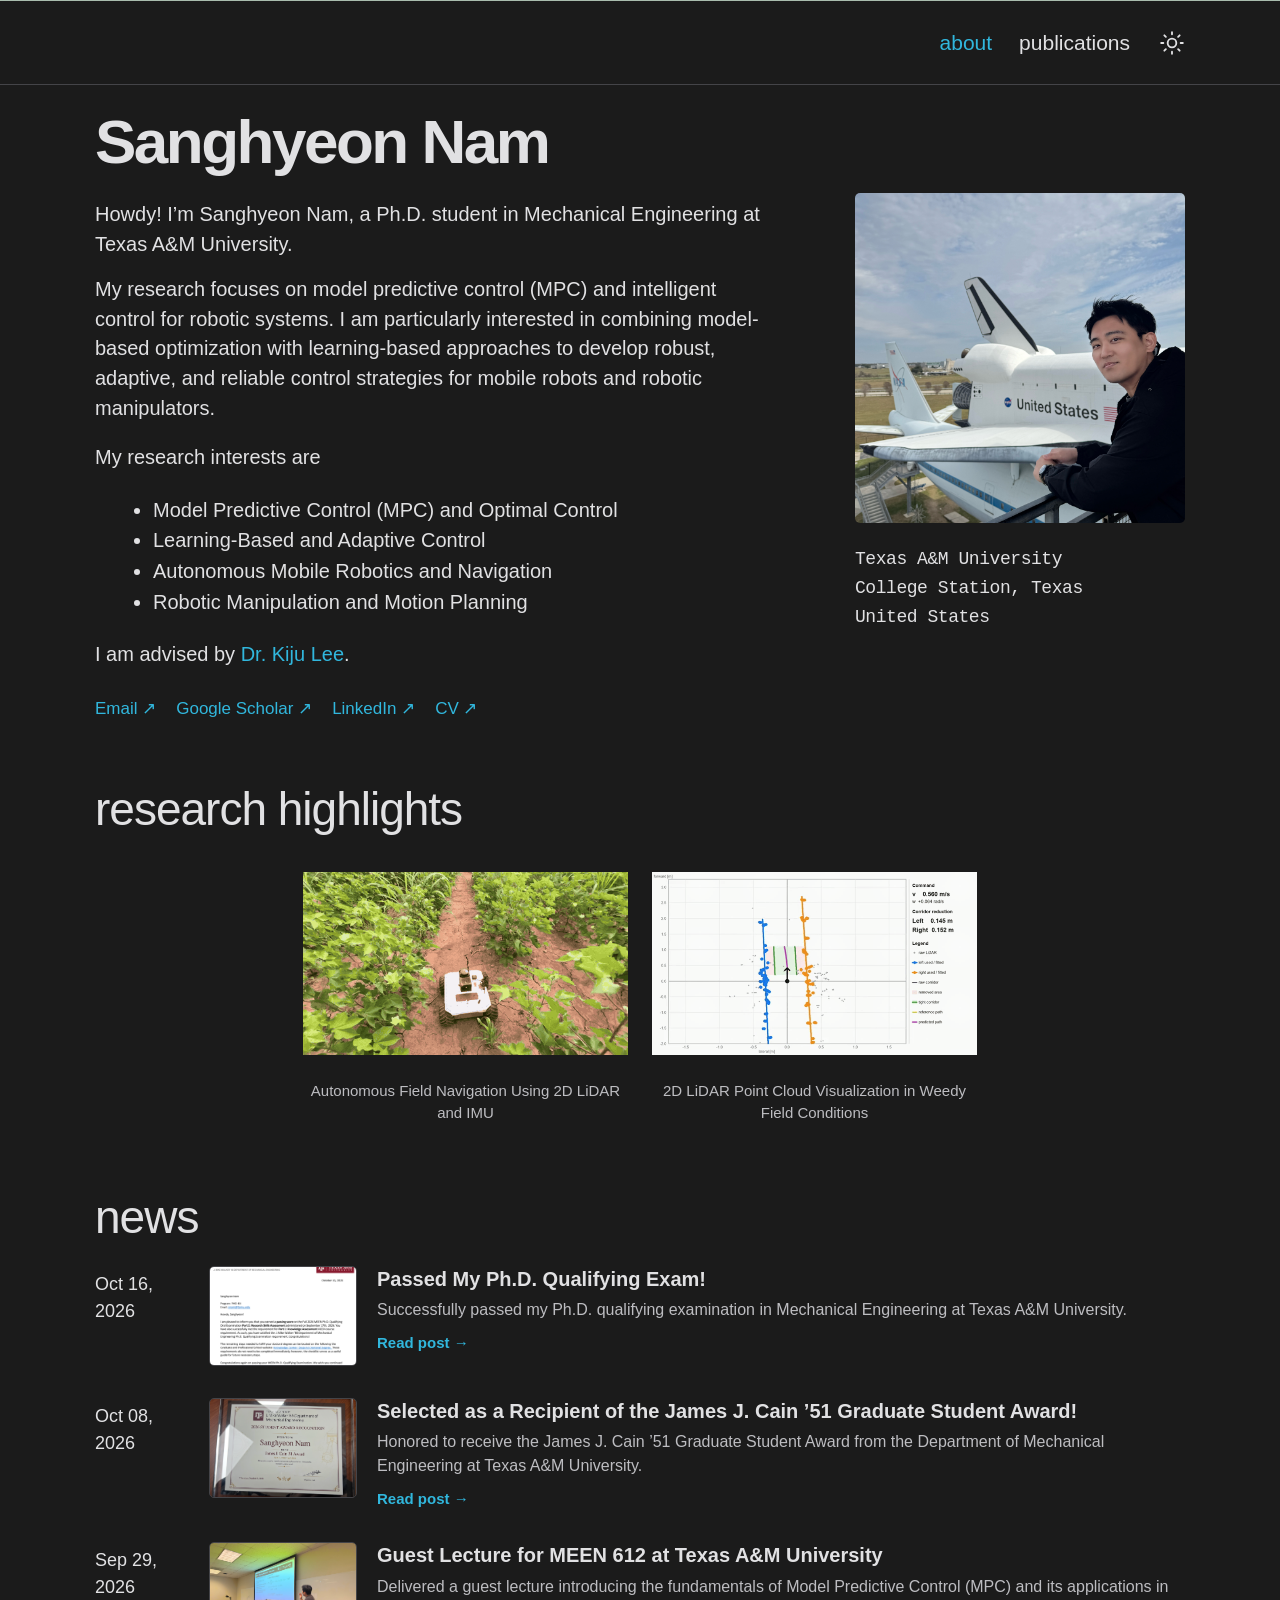
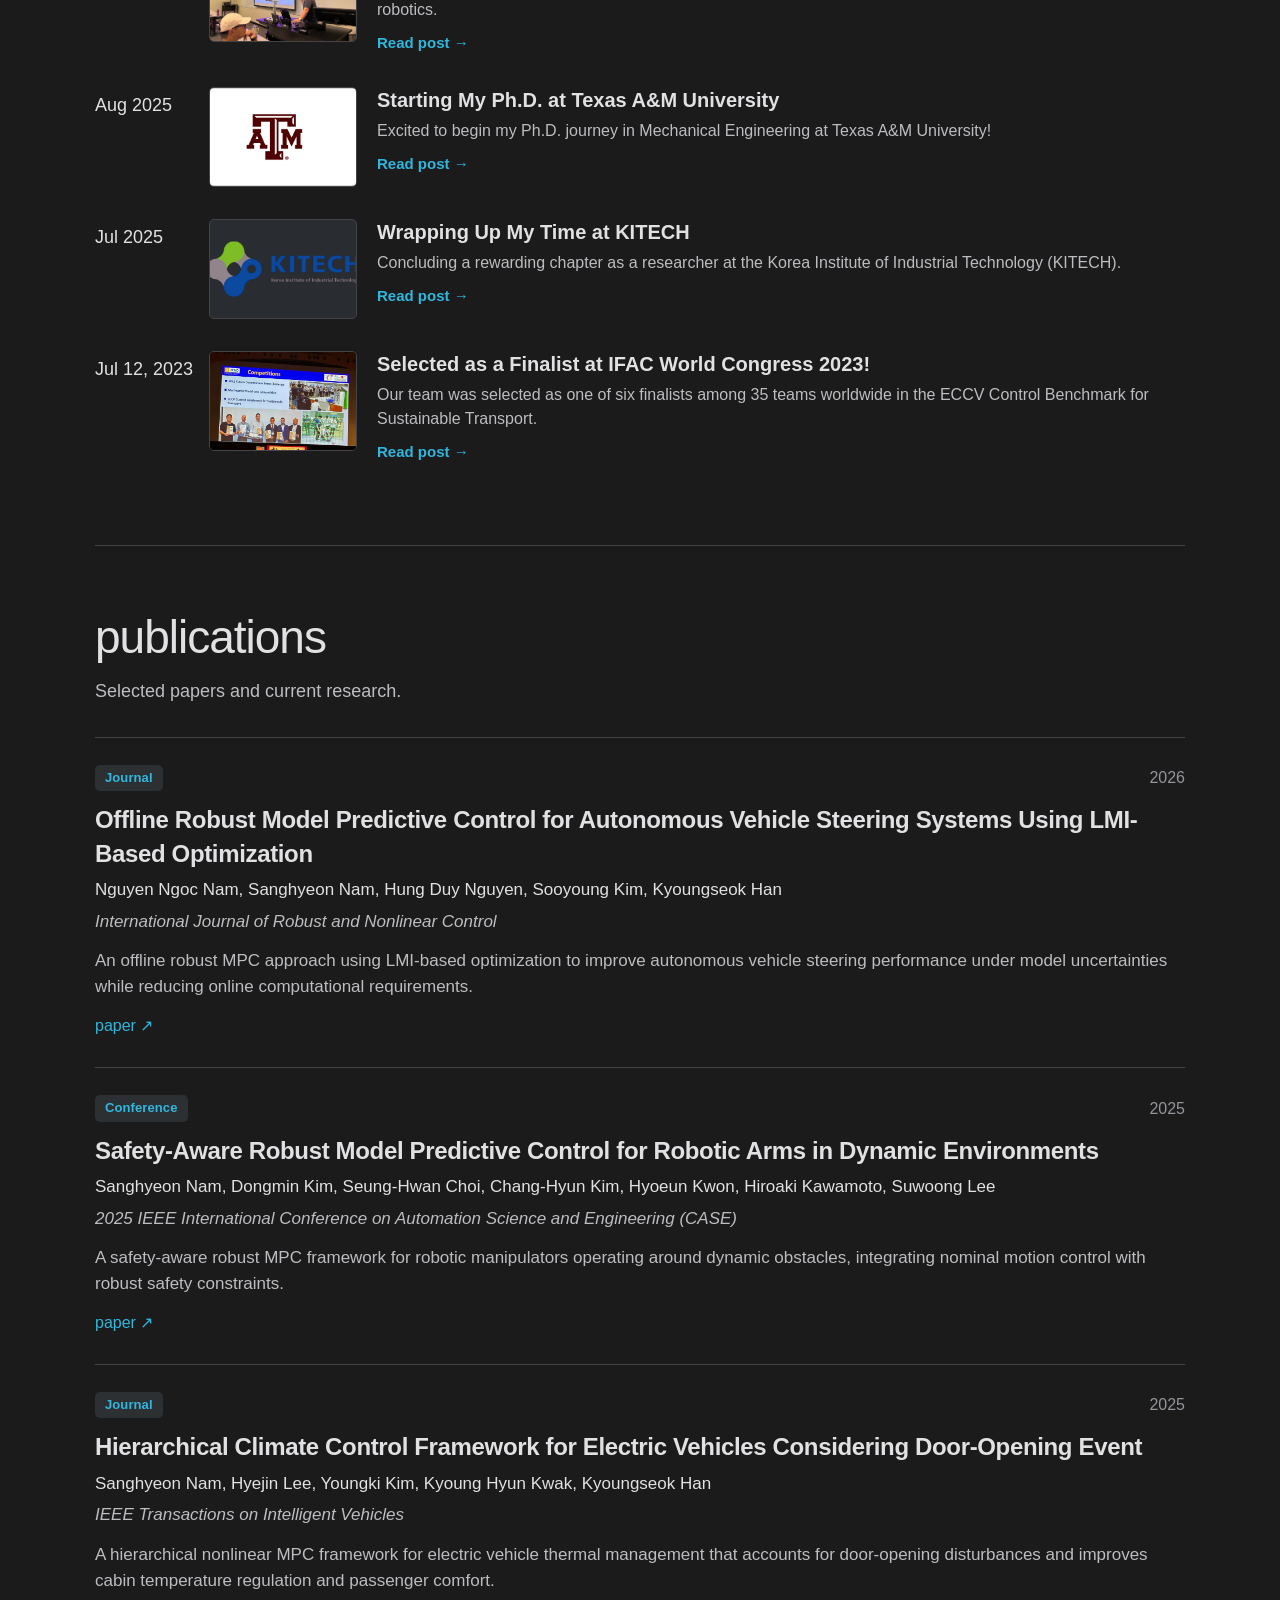
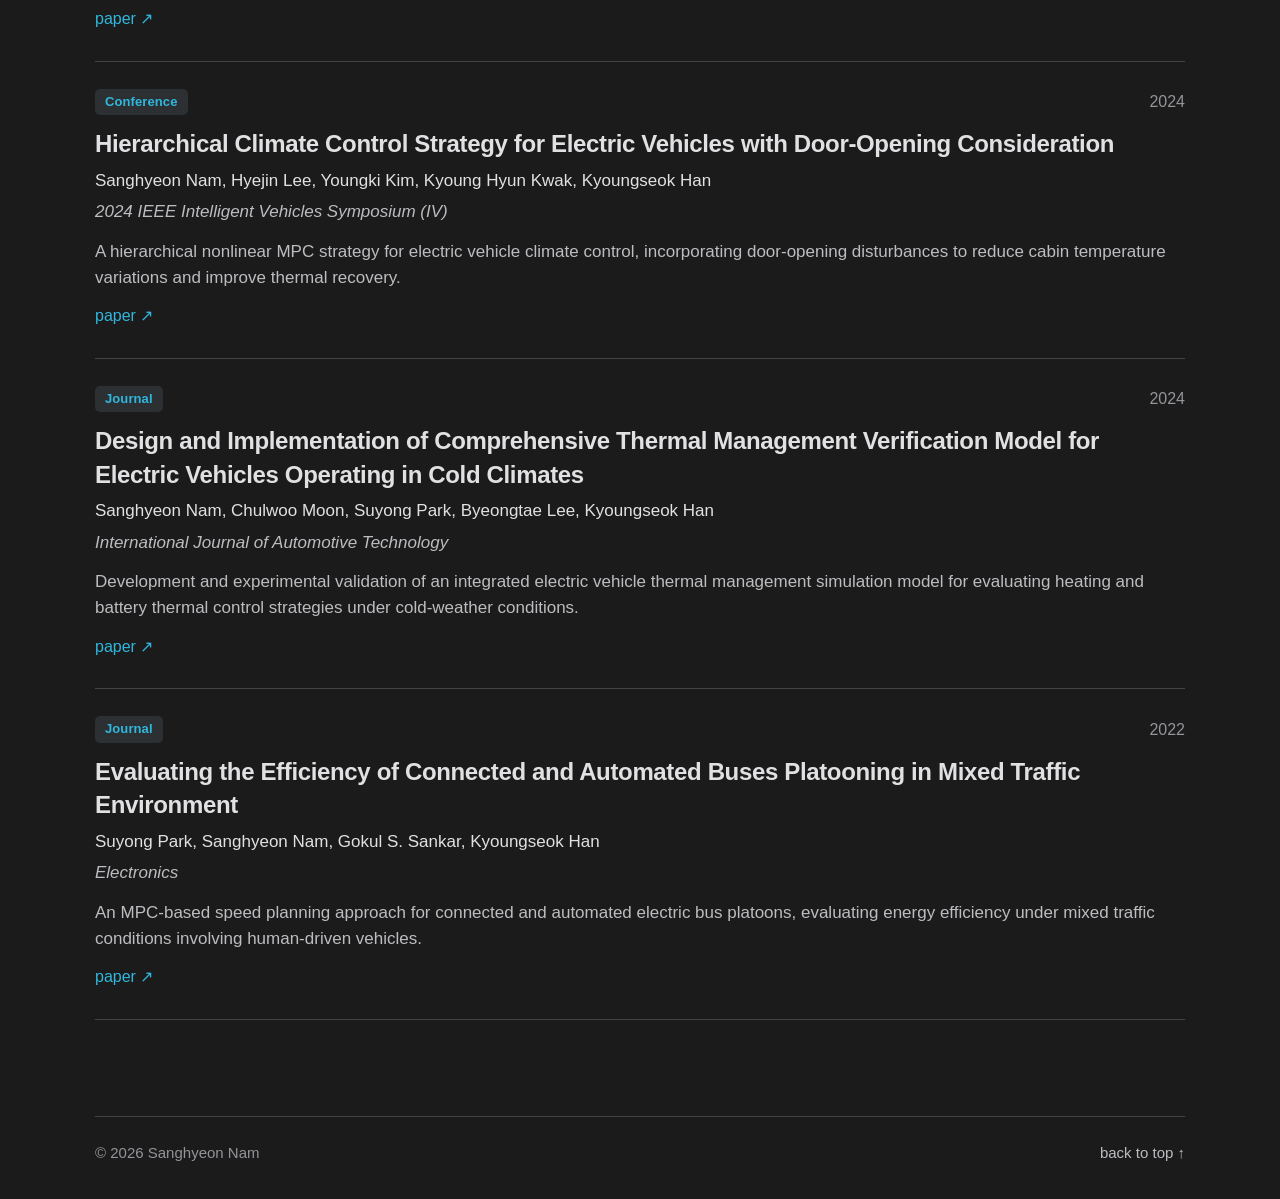
==== commit 7d138bdc: "Update index.html" ====
--- a/index.html
+++ b/index.html
@@ -102,6 +102,7 @@
         }
       </style>
       
+      
       <section class="research-highlights">
         <h2 class="section-heading">research highlights</h2>
       
@@ -110,25 +111,26 @@
           <figure class="research-gif-item">
             <img
               src="assets/Sparse_full.gif"
-              alt="Autonomous field robot navigation"
+              alt="Field navigation using only 2D LiDAR and IMU"
             >
             <figcaption>
-              Autonomous Field Robot Navigation
+              Autonomous Field Navigation Using 2D LiDAR and IMU
             </figcaption>
           </figure>
       
           <figure class="research-gif-item">
             <img
               src="assets/Cotton_Lidar_full.gif"
-              alt="2D LiDAR point cloud"
+              alt="2D LiDAR point cloud visualization in weedy field conditions"
             >
             <figcaption>
-              2D LiDAR Point Cloud Visualization
+              2D LiDAR Point Cloud Visualization in Weedy Field Conditions
             </figcaption>
           </figure>
       
         </div>
       </section>
+
 
      
 
